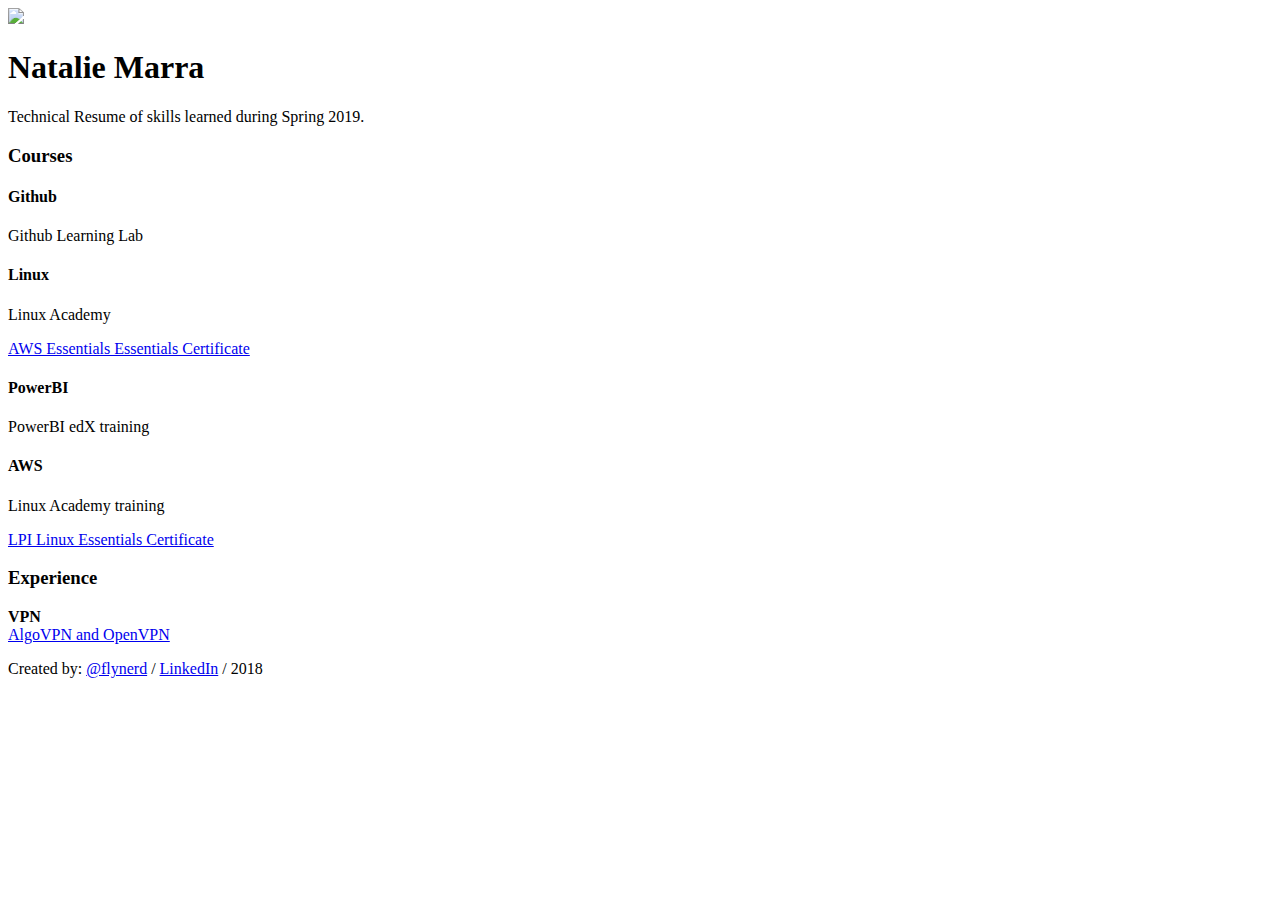
==== index.html @ 41f1b0b9 "Merge pull request #4 from natalie-marra/Add-VPN" ====
<!DOCTYPE html>
<html>
<head>
  <meta charset="UTF-8">
  <title>Natalie Marra</title>
  <meta name="description" content="simple CV example created with HTML and CSS">
  <meta name="author" content="Fly Nerd">
  <link rel="icon" href="./img/favicon.ico">
  <meta name="viewport" content="width=device-width, initial-scale=1">
  <link rel="stylesheet" href="https://use.fontawesome.com/releases/v5.0.13/css/all.css" integrity="sha384-DNOHZ68U8hZfKXOrtjWvjxusGo9WQnrNx2sqG0tfsghAvtVlRW3tvkXWZh58N9jp" crossorigin="anonymous">
  <link rel="stylesheet" href="style.css">
</head>

<body>
  <header>
    <div>
      <img src="./img/avatar.jpg" />
    </div>
    <h1>Natalie Marra</h1>
    <section>
      <p>Technical Resume of skills learned during Spring 2019.</p>
      </a>
      <a href="https://github.com/natalie-marra" target="_blank">
        <i class="fab fa-github-alt"></i>
      </a>
      <a href="https://www.linkedin.com/in/nataliemarra/" target="_blank">
        <i class="fab fa-linkedin-in"></i>
      </a>
    </section>
  </header>
  <main>
    <section>
      <h3>Courses</h3>
      <article class='course'>
        <div class='title'>
          <h4>Github</h4>
        </div>
        <div class="descrition">
          <p>Github Learning Lab</p>
        </div>
      </article>
      <article class='course'>
        <div class='title'>
          <h4>Linux</h4>
        </div>
        <div class="descrition">
          <p>Linux Academy</p>
          <a href="./img/Linux Completion.pdf">AWS Essentials Essentials Certificate</a>
        </div>
      </article>
      <article class='course'>
        <div class='title'>
          <h4>PowerBI</h4>
        </div>
        <div class="descrition">
          <p>PowerBI edX training</p>
        </div>
      </article>
      <article class='course'>
        <div class='title'>
          <h4>AWS</h4>
        </div>
        <div class="descrition">
          <p>Linux Academy training</p>
           <li><a href="./img/AWS Completion.pdf">LPI Linux Essentials Certificate</a></li>
        </div>
      </article>
    </section>
    <section>
      <h3>Experience</h3>
      <article>
        <div class='job-title'>
          <strong>VPN</strong><br> 
          <a href="./img/VPN.pdf">AlgoVPN and OpenVPN</a>
        </div>
      </article>
    </section>
  </main>
  <footer>
    <p>Created by: <a href="https://www.flynerd.pl/">@flynerd</a>  / <a href="https://www.linkedin.com/in/ritalyczywek/">LinkedIn</a> / 2018 </p>
  </footer>
</body>
</html>
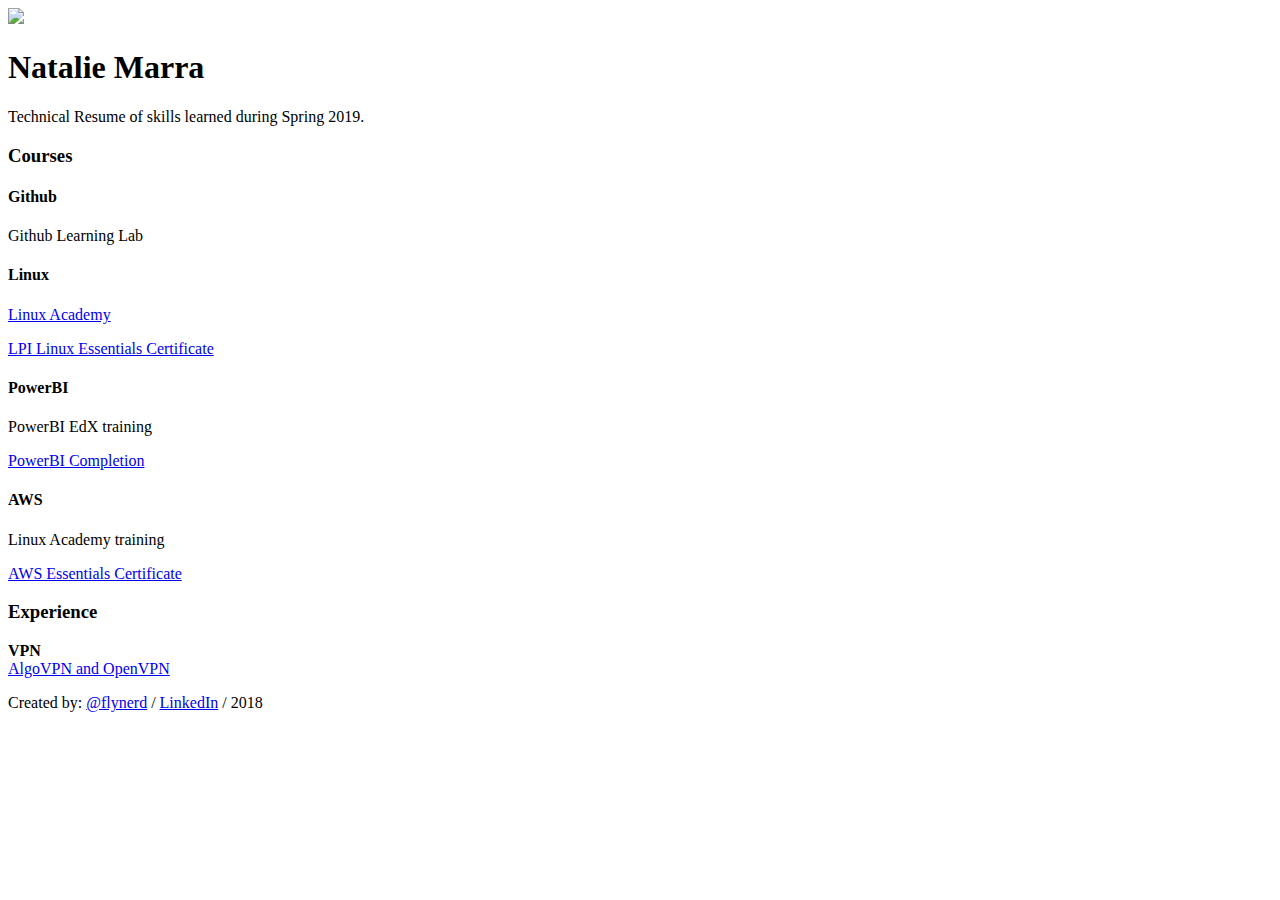
==== commit 5ece4b4d: "Update index.html" ====
--- a/index.html
+++ b/index.html
@@ -44,8 +44,8 @@
           <h4>Linux</h4>
         </div>
         <div class="descrition">
-          <p>Linux Academy</p>
-          <a href="./img/Linux Completion.pdf">AWS Essentials Essentials Certificate</a>
+          <p><a href="./Linux.html">Linux Academy</a></p>
+          <a href="./img/Linux Completion.pdf">LPI Linux Essentials Certificate</a>
         </div>
       </article>
       <article class='course'>
@@ -53,7 +53,8 @@
           <h4>PowerBI</h4>
         </div>
         <div class="descrition">
-          <p>PowerBI edX training</p>
+          <p>PowerBI EdX training</p>
+          <a href="./img/PowerBI Completion.pdf">PowerBI Completion</a>
         </div>
       </article>
       <article class='course'>
@@ -62,7 +63,7 @@
         </div>
         <div class="descrition">
           <p>Linux Academy training</p>
-           <li><a href="./img/AWS Completion.pdf">LPI Linux Essentials Certificate</a></li>
+           <a href="./img/AWS Completion.pdf">AWS Essentials Certificate</a>
         </div>
       </article>
     </section>
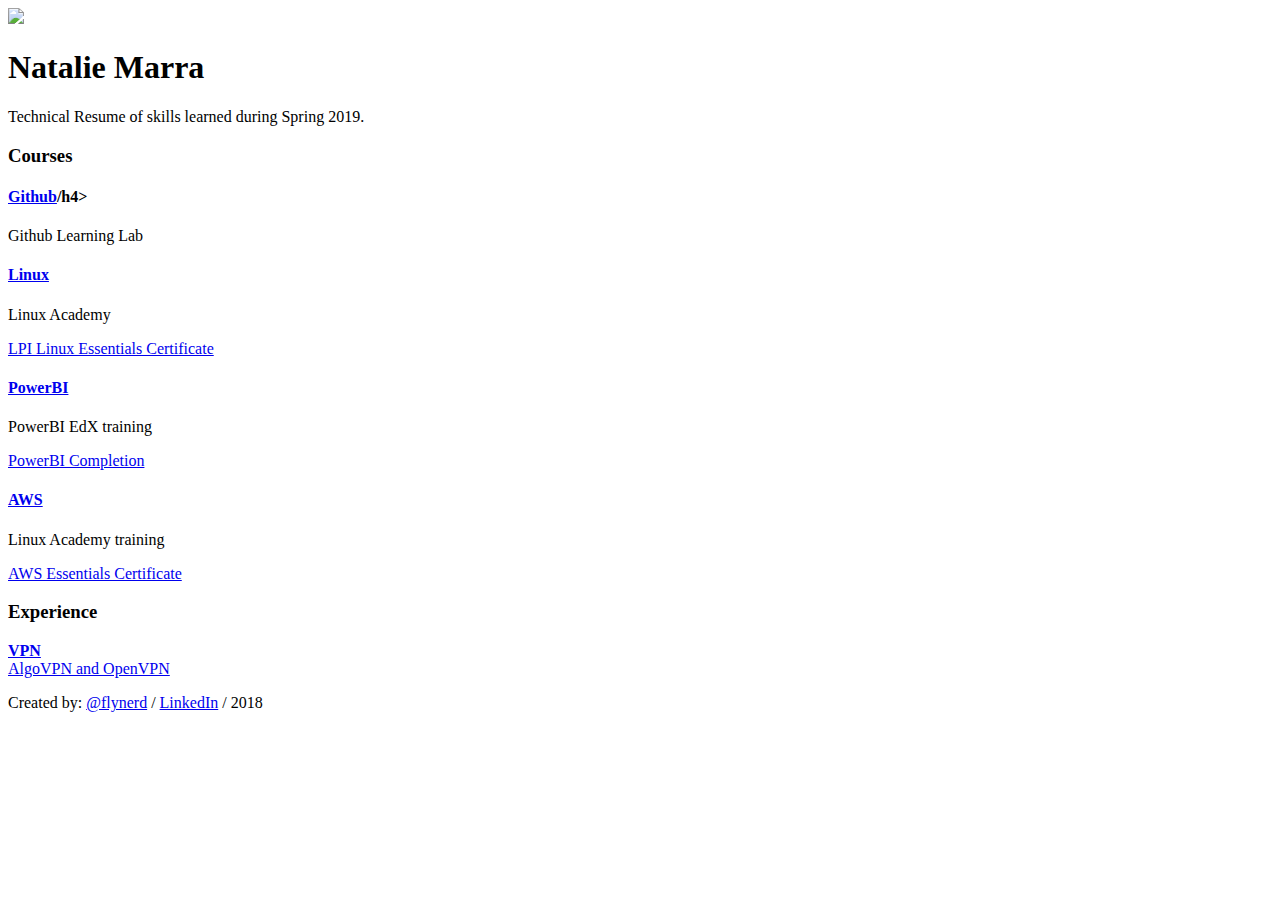
==== commit e99f2df9: "Update index.html" ====
--- a/index.html
+++ b/index.html
@@ -33,7 +33,7 @@
       <h3>Courses</h3>
       <article class='course'>
         <div class='title'>
-          <h4>Github</h4>
+          <h4><a href="./Github.html">Github</a>/h4>
         </div>
         <div class="descrition">
           <p>Github Learning Lab</p>
@@ -41,16 +41,16 @@
       </article>
       <article class='course'>
         <div class='title'>
-          <h4>Linux</h4>
+          <h4><a href="./Linux.html">Linux</a></h4>
         </div>
         <div class="descrition">
-          <p><a href="./Linux.html">Linux Academy</a></p>
+          <p>Linux Academy</p>
           <a href="./img/Linux Completion.pdf">LPI Linux Essentials Certificate</a>
         </div>
       </article>
       <article class='course'>
         <div class='title'>
-          <h4>PowerBI</h4>
+          <h4><a href="./PowerBI.html">PowerBI</a></h4>
         </div>
         <div class="descrition">
           <p>PowerBI EdX training</p>
@@ -59,7 +59,7 @@
       </article>
       <article class='course'>
         <div class='title'>
-          <h4>AWS</h4>
+          <h4><a href="./AWS.html">AWS</a></h4>
         </div>
         <div class="descrition">
           <p>Linux Academy training</p>
@@ -71,7 +71,7 @@
       <h3>Experience</h3>
       <article>
         <div class='job-title'>
-          <strong>VPN</strong><br> 
+          <strong><a href="./VPN.html">VPN</a></strong><br> 
           <a href="./img/VPN.pdf">AlgoVPN and OpenVPN</a>
         </div>
       </article>
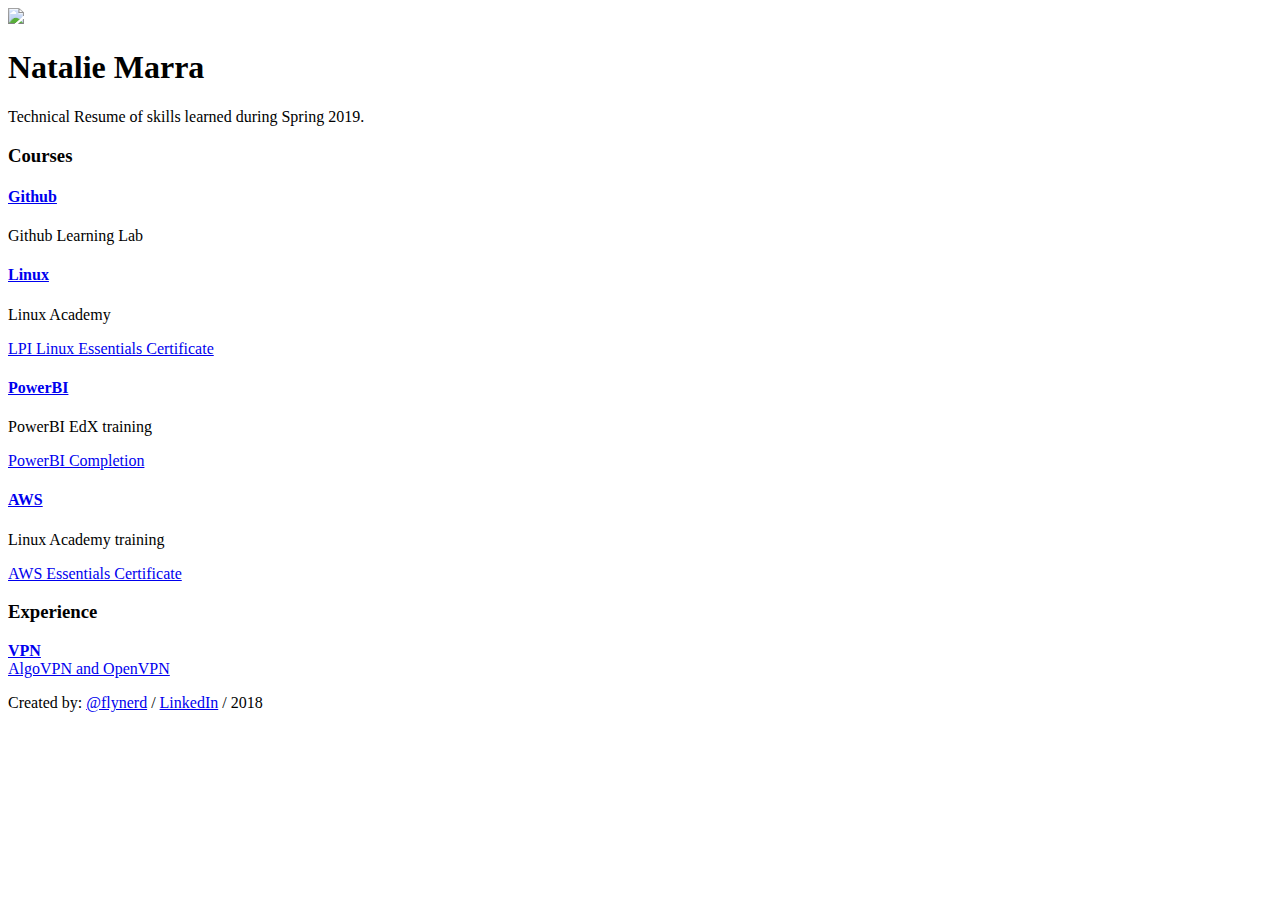
==== commit abbcad77: "Update index.html" ====
--- a/index.html
+++ b/index.html
@@ -33,7 +33,7 @@
       <h3>Courses</h3>
       <article class='course'>
         <div class='title'>
-          <h4><a href="./Github.html">Github</a>/h4>
+          <h4><a href="./Github.html">Github</a></h4>
         </div>
         <div class="descrition">
           <p>Github Learning Lab</p>
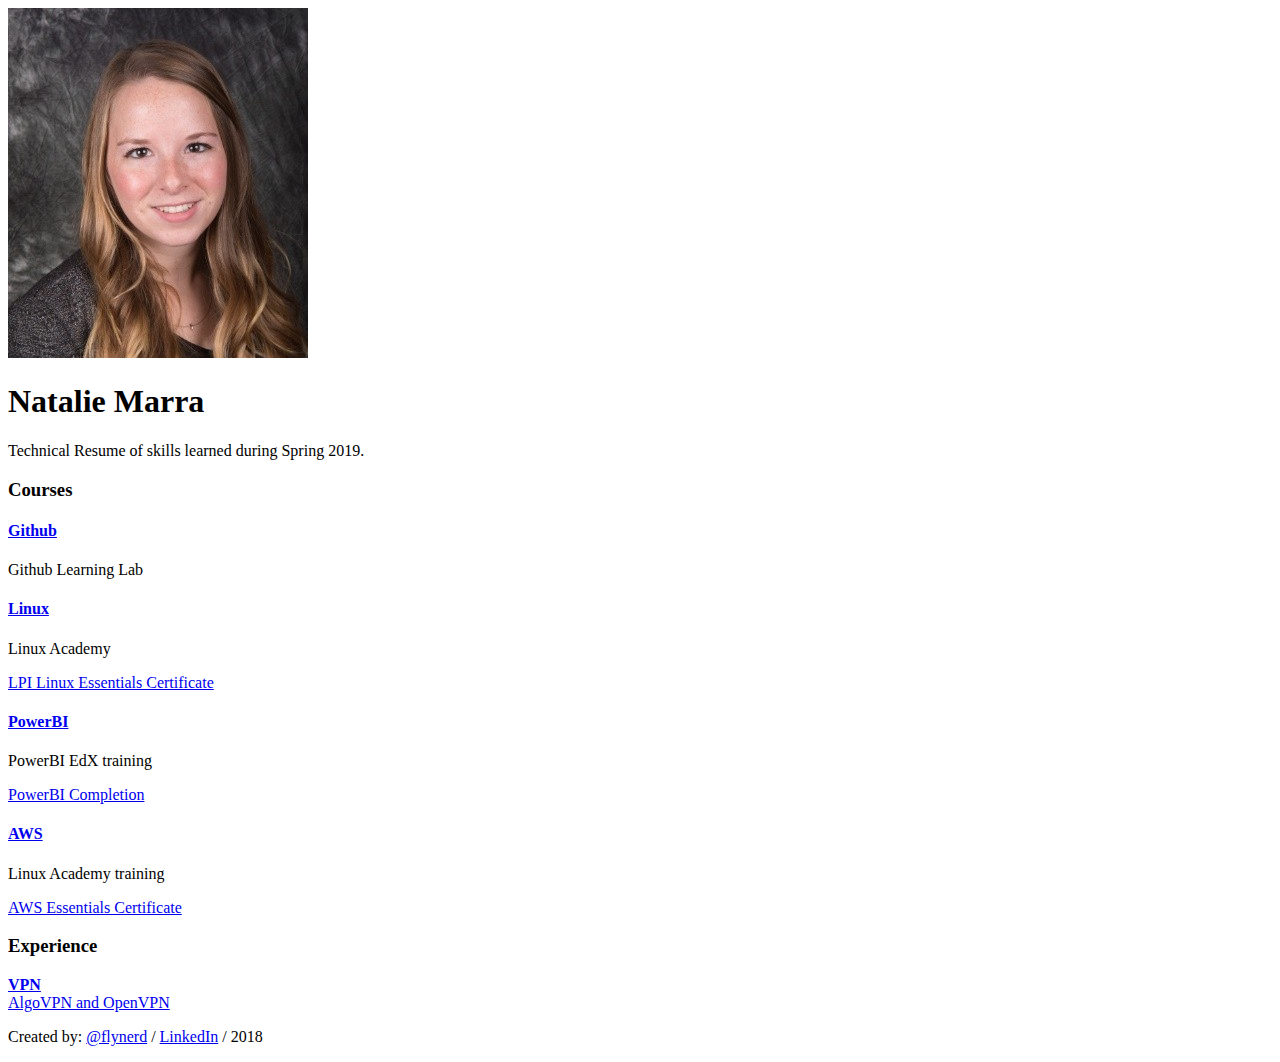
==== commit 926aaf62: "Merge pull request #10 from natalie-marra/file-paths" ====
--- a/index.html
+++ b/index.html
@@ -33,7 +33,7 @@
       <h3>Courses</h3>
       <article class='course'>
         <div class='title'>
-          <h4><a href="./Github.html">Github</a></h4>
+          <h4><a href="./html/Github.html">Github</a></h4>
         </div>
         <div class="descrition">
           <p>Github Learning Lab</p>
@@ -41,7 +41,7 @@
       </article>
       <article class='course'>
         <div class='title'>
-          <h4><a href="./Linux.html">Linux</a></h4>
+          <h4><a href="./html/Linux.html">Linux</a></h4>
         </div>
         <div class="descrition">
           <p>Linux Academy</p>
@@ -50,7 +50,7 @@
       </article>
       <article class='course'>
         <div class='title'>
-          <h4><a href="./PowerBI.html">PowerBI</a></h4>
+          <h4><a href="./html/PowerBI.html">PowerBI</a></h4>
         </div>
         <div class="descrition">
           <p>PowerBI EdX training</p>
@@ -59,7 +59,7 @@
       </article>
       <article class='course'>
         <div class='title'>
-          <h4><a href="./AWS.html">AWS</a></h4>
+          <h4><a href="./html/AWS.html">AWS</a></h4>
         </div>
         <div class="descrition">
           <p>Linux Academy training</p>
@@ -71,7 +71,7 @@
       <h3>Experience</h3>
       <article>
         <div class='job-title'>
-          <strong><a href="./VPN.html">VPN</a></strong><br> 
+          <strong><a href="./html/VPN.html">VPN</a></strong><br> 
           <a href="./img/VPN.pdf">AlgoVPN and OpenVPN</a>
         </div>
       </article>
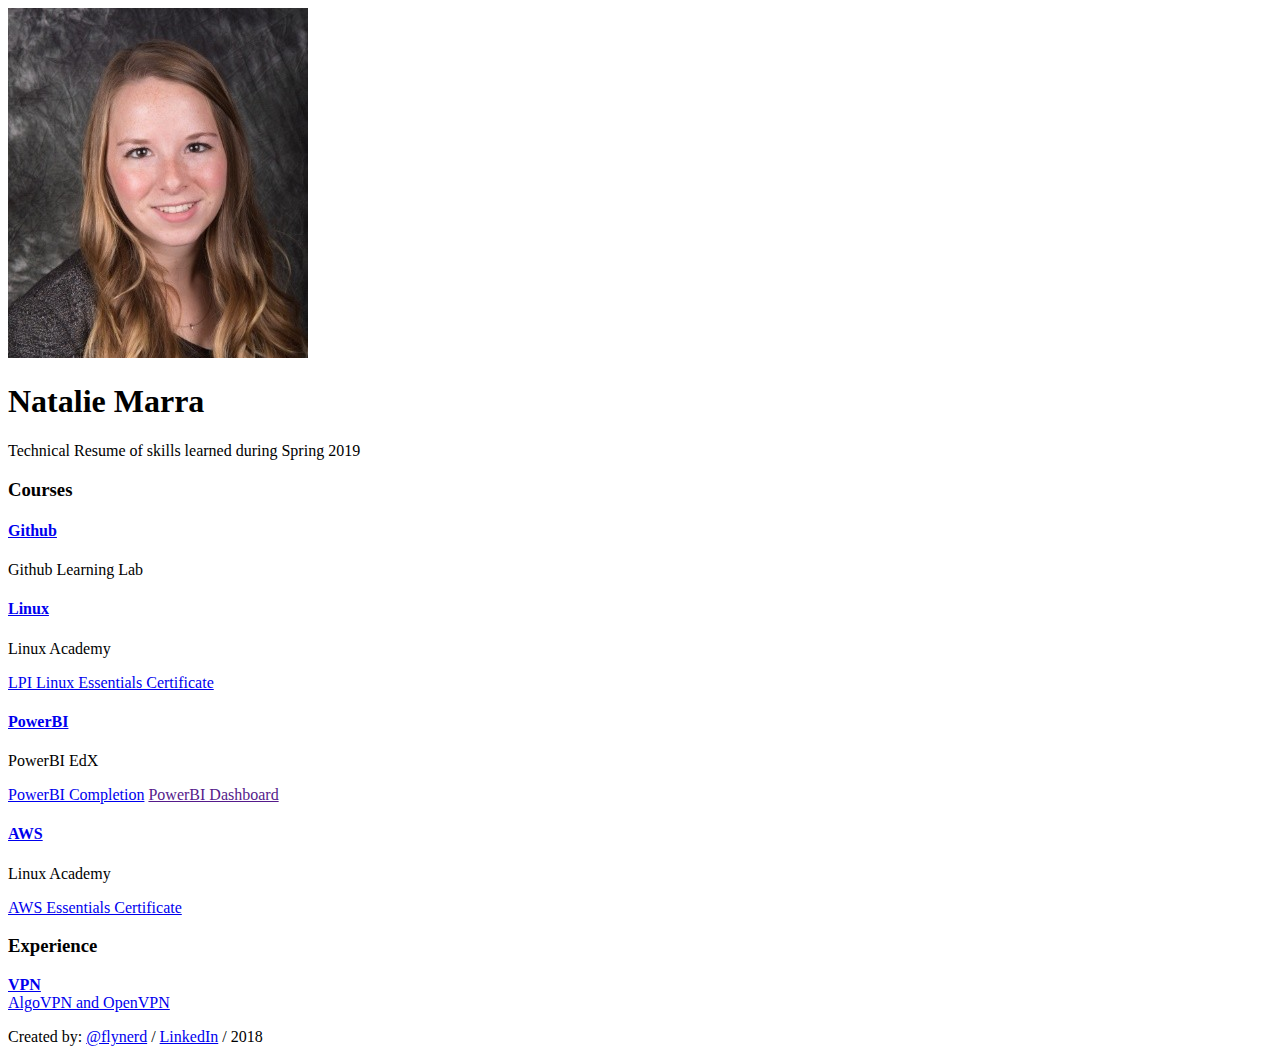
==== commit 813e1966: "Update index.html" ====
--- a/index.html
+++ b/index.html
@@ -18,12 +18,12 @@
     </div>
     <h1>Natalie Marra</h1>
     <section>
-      <p>Technical Resume of skills learned during Spring 2019.</p>
+      <p>Technical Resume of skills learned during Spring 2019</p>
       </a>
       <a href="https://github.com/natalie-marra" target="_blank">
         <i class="fab fa-github-alt"></i>
       </a>
-      <a href="https://www.linkedin.com/in/nataliemarra/" target="_blank">
+      <a href="https://www.linkedin.com/in/natalie-marra/" target="_blank">
         <i class="fab fa-linkedin-in"></i>
       </a>
     </section>
@@ -33,36 +33,37 @@
       <h3>Courses</h3>
       <article class='course'>
         <div class='title'>
-          <h4><a href="./html/Github.html">Github</a></h4>
+          <h4><a href="./Github.html">Github</a></h4>
         </div>
         <div class="descrition">
-          <p>Github Learning Lab</p>
+        <p>Github Learning Lab</p>
         </div>
       </article>
       <article class='course'>
         <div class='title'>
-          <h4><a href="./html/Linux.html">Linux</a></h4>
+          <h4><a href="./Linux.html">Linux</a></h4>
         </div>
         <div class="descrition">
-          <p>Linux Academy</p>
+        <p>Linux Academy</p>
           <a href="./img/Linux Completion.pdf">LPI Linux Essentials Certificate</a>
         </div>
       </article>
       <article class='course'>
         <div class='title'>
-          <h4><a href="./html/PowerBI.html">PowerBI</a></h4>
+          <h4><a href="./PowerBI.html">PowerBI</a></h4>
         </div>
         <div class="descrition">
-          <p>PowerBI EdX training</p>
+        <p>PowerBI EdX</p>
           <a href="./img/PowerBI Completion.pdf">PowerBI Completion</a>
+          <a href="">PowerBI Dashboard</a>
         </div>
       </article>
       <article class='course'>
         <div class='title'>
-          <h4><a href="./html/AWS.html">AWS</a></h4>
+          <h4><a href="./AWS.html">AWS</a></h4>
         </div>
         <div class="descrition">
-          <p>Linux Academy training</p>
+        <p>Linux Academy</p>
            <a href="./img/AWS Completion.pdf">AWS Essentials Certificate</a>
         </div>
       </article>
@@ -71,7 +72,7 @@
       <h3>Experience</h3>
       <article>
         <div class='job-title'>
-          <strong><a href="./html/VPN.html">VPN</a></strong><br> 
+          <strong><a href="./VPN.html">VPN</a></strong><br> 
           <a href="./img/VPN.pdf">AlgoVPN and OpenVPN</a>
         </div>
       </article>
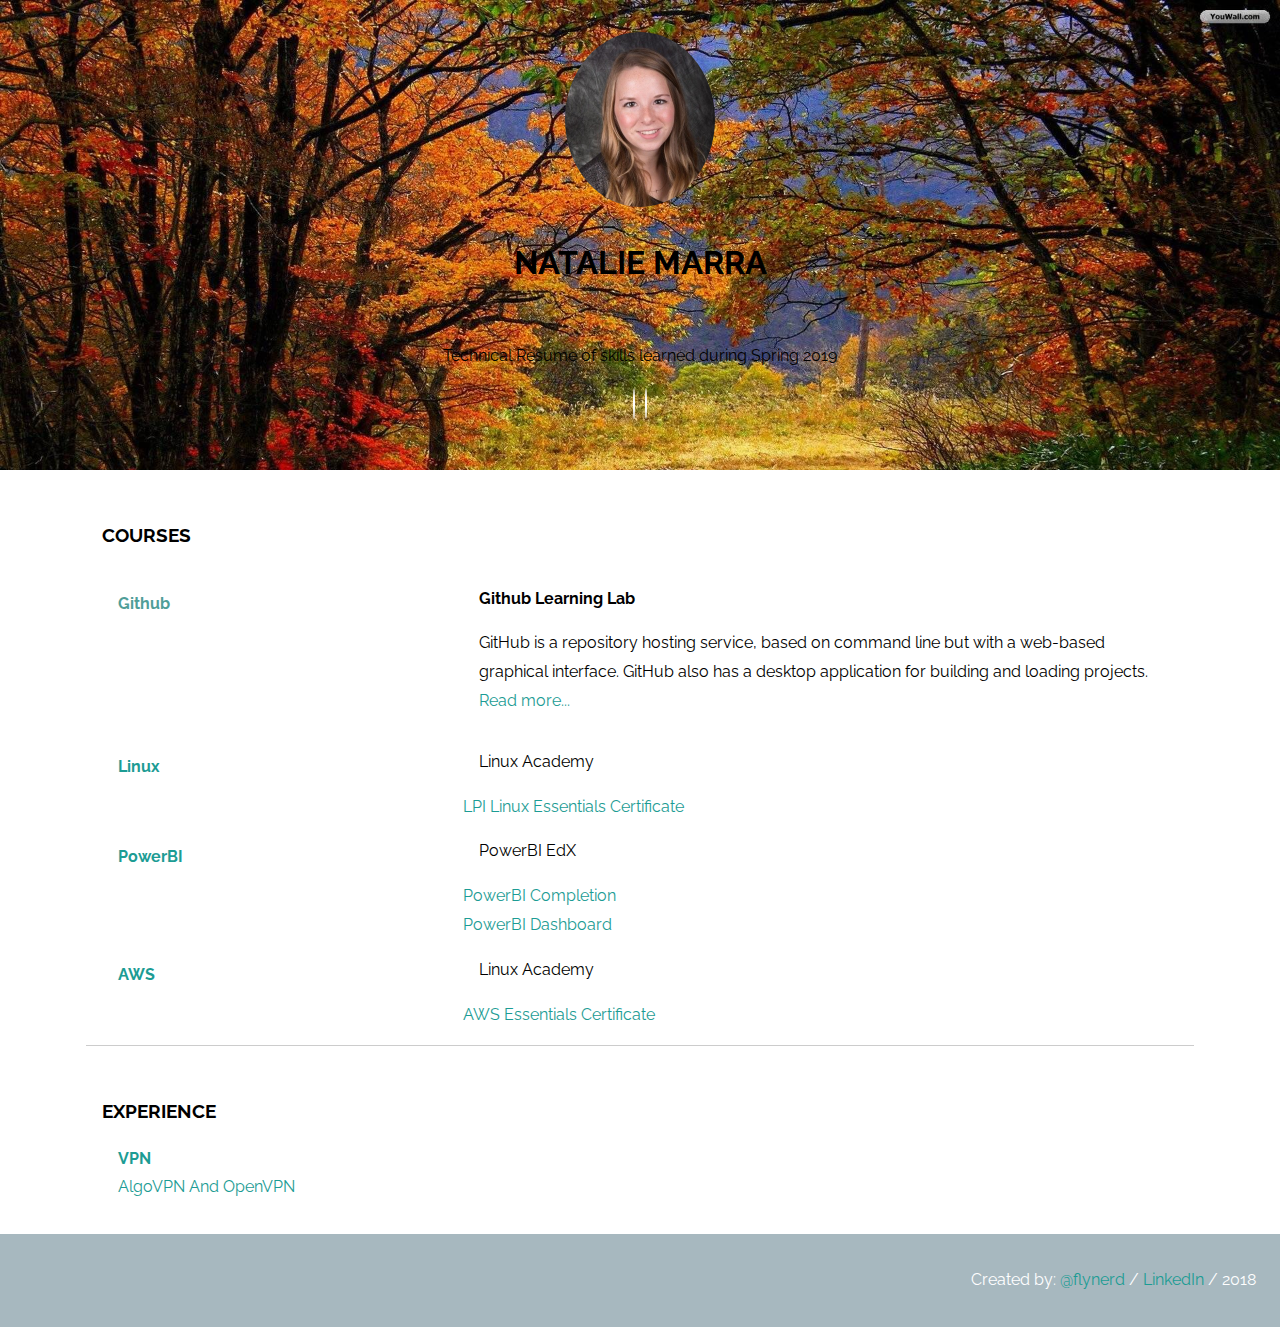
==== commit d93edb7e: "Update index.html" ====
--- a/index.html
+++ b/index.html
@@ -33,10 +33,11 @@
       <h3>Courses</h3>
       <article class='course'>
         <div class='title'>
-          <h4><a href="./Github.html">Github</a></h4>
+          <h4>Github</h4>
         </div>
         <div class="descrition">
-        <p>Github Learning Lab</p>
+          <p><b>Github Learning Lab</b></p>
+          <p>GitHub is a repository hosting service, based on command line but with a web-based graphical interface. GitHub also has a desktop application for building and loading projects. <a href="./Github.html">Read more...</a></p>
         </div>
       </article>
       <article class='course'>
@@ -45,7 +46,7 @@
         </div>
         <div class="descrition">
         <p>Linux Academy</p>
-          <a href="./img/Linux Completion.pdf">LPI Linux Essentials Certificate</a>
+          <style="text-indent: 20px><a href="./img/Linux Completion.pdf">LPI Linux Essentials Certificate</a>
         </div>
       </article>
       <article class='course'>
@@ -54,8 +55,8 @@
         </div>
         <div class="descrition">
         <p>PowerBI EdX</p>
-          <a href="./img/PowerBI Completion.pdf">PowerBI Completion</a>
-          <a href="">PowerBI Dashboard</a>
+           <style="text-indent: 20px><a href="./img/PowerBI Completion.pdf">PowerBI Completion</a><br>
+          <style="text-indent: 20px><a href="https://www.youtube.com/watch?v=0TCWvct_vp4&feature=youtu.be">PowerBI Dashboard</a>
         </div>
       </article>
       <article class='course'>
@@ -64,7 +65,7 @@
         </div>
         <div class="descrition">
         <p>Linux Academy</p>
-           <a href="./img/AWS Completion.pdf">AWS Essentials Certificate</a>
+            <style="text-indent: 20px><a href="./img/AWS Completion.pdf">AWS Essentials Certificate</a>
         </div>
       </article>
     </section>
--- a/style.css
+++ b/style.css
@@ -0,0 +1,171 @@
+@import url('https://fonts.googleapis.com/css?family=Raleway');
+
+body {
+  margin: 0;
+  font-family: 'Raleway';
+  font-size: 16px;
+  line-height: 1.8em;
+}
+
+a {
+  color: #1C9C94;
+  text-decoration: none;
+}
+
+a:hover {
+  opacity: 0.5;
+}
+
+article {
+  padding:0 1em;
+}
+
+section{
+  margin: 1em;
+  padding: 1em;
+}
+
+header, main, footer {
+  margin: 0 auto;
+}
+
+header {
+  padding: 2em;
+  text-align: center;
+  background-image: url('./img/background.jpg');
+  background-size: cover;
+  background-position: fixed;
+  color: black;
+}
+
+header section {
+  margin: 0 auto;
+  max-width: 640px;
+}
+
+header img {
+  border-radius: 50%;
+  max-width: 150px;
+}
+
+h1 {
+  text-transform: uppercase;
+  margin: 1em 0;
+}
+
+h3 {
+  text-transform: uppercase;
+}
+
+h3, h4 {
+  font-weight: bold;
+}
+
+main {
+  max-width: 1140px;
+}
+
+main section:not(:last-child) {
+  border-bottom: 1px solid #ccc;
+}
+
+.fab {
+  border: 1px solid white;
+  border-radius: 50%;
+  font-size: 1.5em;
+  width: 1.5em;
+  height: 1.5em;
+  line-height: 1.5em;
+  margin: 5px;
+  text-align: center;
+}
+
+a .fab {
+  color: white;
+}
+
+.course, .skills {
+  display: -ms-flexbox;
+  display: flex;
+  -ms-flex-wrap: wrap;
+  flex-wrap: wrap;
+}
+
+.course .title {
+  color: #509e98;
+  -ms-flex: 0 0 33.3%;
+  flex: 0 0 33.3%;
+  max-width: 33%;
+}
+
+.course .descrition {
+  -ms-flex: 0 0 66.6%;
+  flex: 0 0 66.6%;
+  max-width: 66.6%;
+}
+
+.course .descrition p {
+  padding-left: 1em;
+}
+
+.skills .column {
+  -ms-flex: 0 0 50%%;
+  flex: 0 0 50%;
+  max-width: 50%;
+}
+
+.skills .column ul, ul.job-description {
+  list-style-type: none;
+}
+
+.skills .column ul > li:before {
+  content: "►";
+  padding-right: 0.5em;
+  color: #509e98;
+}
+
+.school, .job-title {
+  text-transform: capitalize;
+}
+
+.school span, .job-title span {
+  color: #889499;
+  text-decoration: underline;
+}
+
+ul.job-description li:before{
+  content: "✔";
+  padding-right: 0.5em;
+  color: #509e98;
+}
+
+footer {
+ padding: 1em 1.5em;
+ background: #A7B8BF;
+ color: white;
+ text-align: right;
+}
+
+@media only screen and (max-width: 768px) {
+  .course {
+    display: block;
+  }
+
+  .course .title, .course .descrition {
+    max-width: 100%;
+  }
+}
+
+@media only screen and (max-width: 576px) {
+  .skills {
+    display: block;
+  }
+
+  .skills .column {
+    max-width: 100%;
+  }
+
+  footer {
+    text-align: center;
+  }
+}
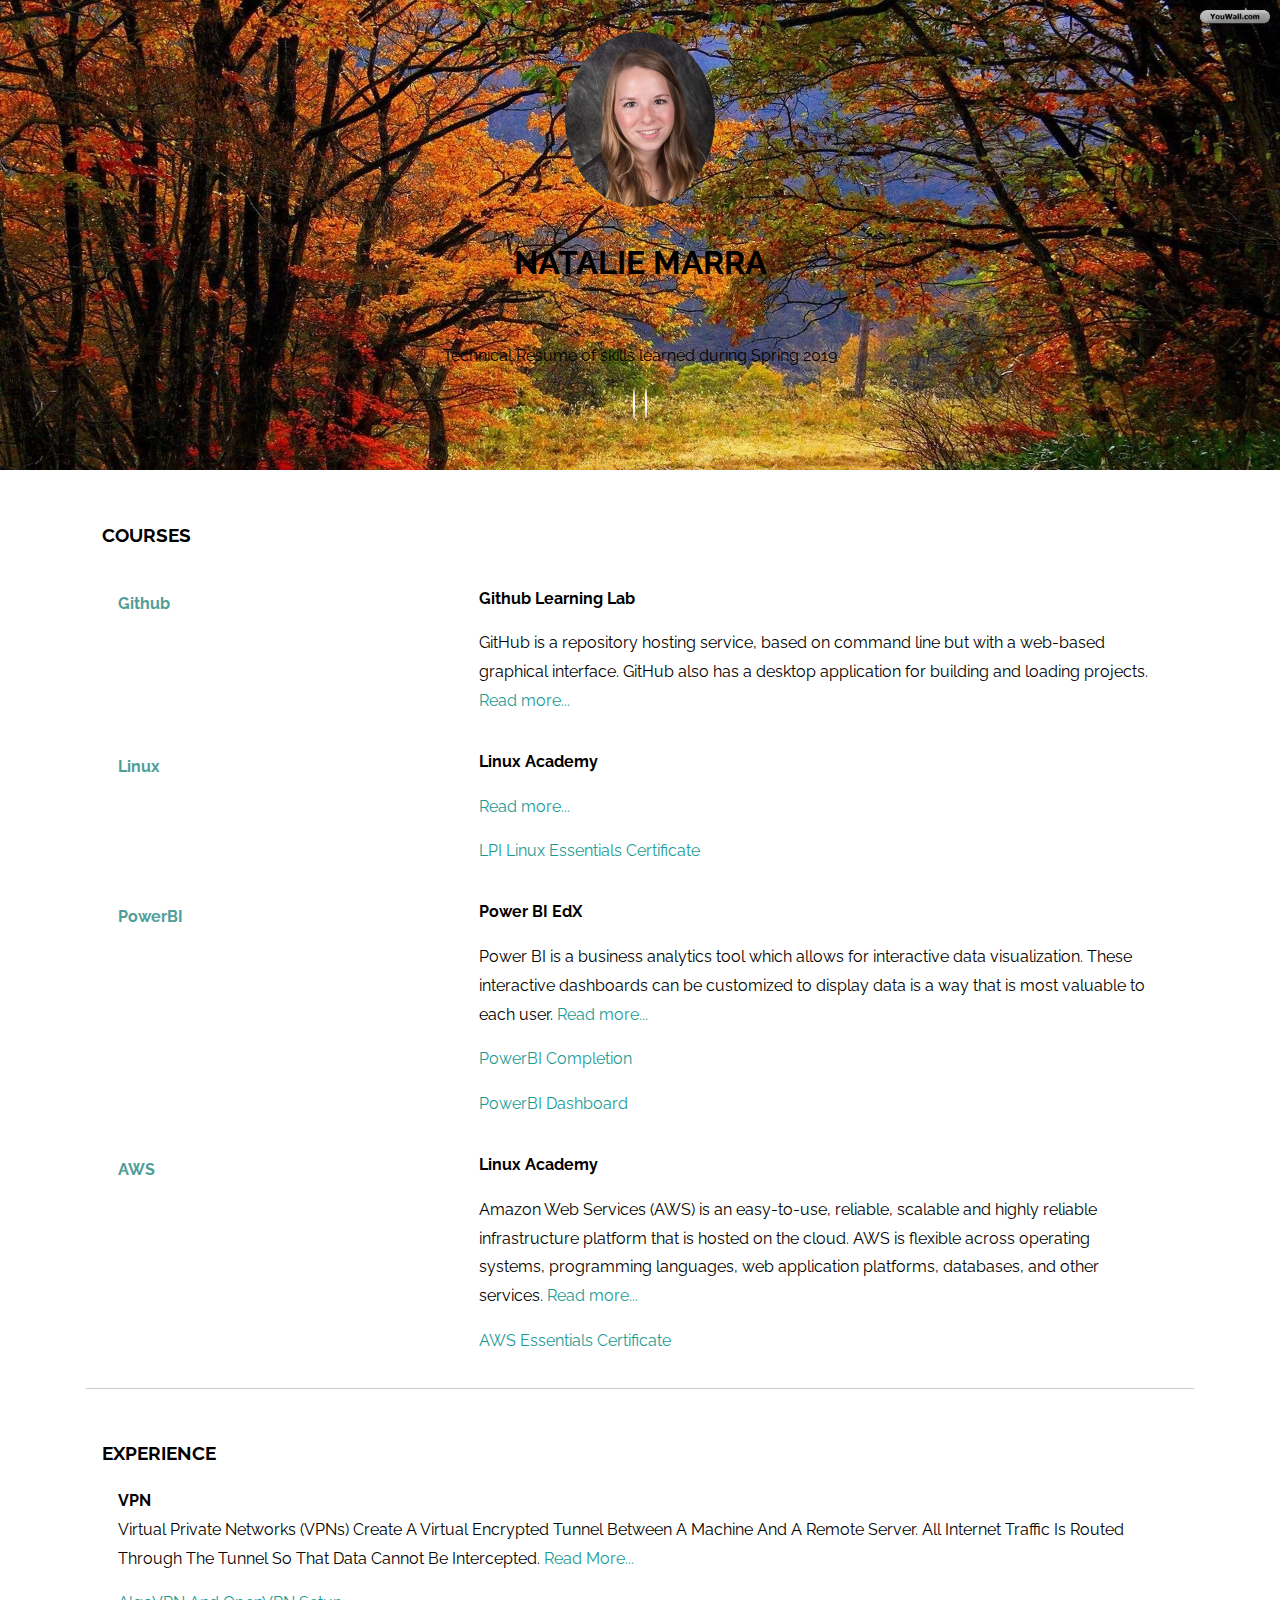
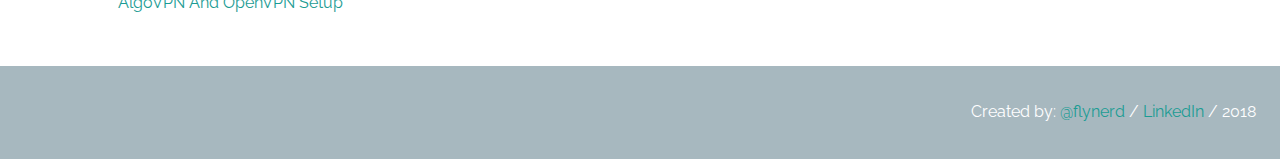
==== commit eb7a889d: "Update index.html" ====
--- a/index.html
+++ b/index.html
@@ -42,30 +42,33 @@
       </article>
       <article class='course'>
         <div class='title'>
-          <h4><a href="./Linux.html">Linux</a></h4>
+          <h4>Linux</h4>
         </div>
         <div class="descrition">
-        <p>Linux Academy</p>
-          <style="text-indent: 20px><a href="./img/Linux Completion.pdf">LPI Linux Essentials Certificate</a>
+          <p><b>Linux Academy</b></p>
+          <p><a href="./Linux.html">Read more...</a></p>
+          <p><a href="./img/Linux Completion.pdf">LPI Linux Essentials Certificate</a></p>
         </div>
       </article>
       <article class='course'>
         <div class='title'>
-          <h4><a href="./PowerBI.html">PowerBI</a></h4>
+          <h4>PowerBI</h4>
         </div>
         <div class="descrition">
-        <p>PowerBI EdX</p>
-           <style="text-indent: 20px><a href="./img/PowerBI Completion.pdf">PowerBI Completion</a><br>
-          <style="text-indent: 20px><a href="https://www.youtube.com/watch?v=0TCWvct_vp4&feature=youtu.be">PowerBI Dashboard</a>
+        <p><b>Power BI EdX</b></p>
+        <p>Power BI is a business analytics tool which allows for interactive data visualization. These interactive dashboards can be customized to display data is a way that is most valuable to each user. <a href="./PowerBI.html">Read more...</a></p>
+        <p><a href="./img/PowerBI Completion.pdf">PowerBI Completion</a></p>
+        <p><a href="https://www.youtube.com/watch?v=0TCWvct_vp4&feature=youtu.be">PowerBI Dashboard</a></p>
         </div>
       </article>
       <article class='course'>
         <div class='title'>
-          <h4><a href="./AWS.html">AWS</a></h4>
+          <h4>AWS</h4>
         </div>
         <div class="descrition">
-        <p>Linux Academy</p>
-            <style="text-indent: 20px><a href="./img/AWS Completion.pdf">AWS Essentials Certificate</a>
+        <p><b>Linux Academy</b></p>
+        <p>Amazon Web Services (AWS) is an easy-to-use, reliable, scalable and highly reliable infrastructure platform that is hosted on the cloud. AWS is flexible across operating systems, programming languages, web application platforms, databases, and other services. <a href="./AWS.html">Read more...</a></p>
+          <p><a href="./img/AWS Completion.pdf">AWS Essentials Certificate</a></p>
         </div>
       </article>
     </section>
@@ -73,8 +76,9 @@
       <h3>Experience</h3>
       <article>
         <div class='job-title'>
-          <strong><a href="./VPN.html">VPN</a></strong><br> 
-          <a href="./img/VPN.pdf">AlgoVPN and OpenVPN</a>
+          <b>VPN</b><br>
+          Virtual Private Networks (VPNs) create a virtual encrypted tunnel between a machine and a remote server. All internet traffic is routed through the tunnel so that data cannot be intercepted. <a href="./VPN.html"> Read more...</a>
+          <p><a href="./img/VPN.pdf">AlgoVPN and OpenVPN Setup</a></p>
         </div>
       </article>
     </section>
